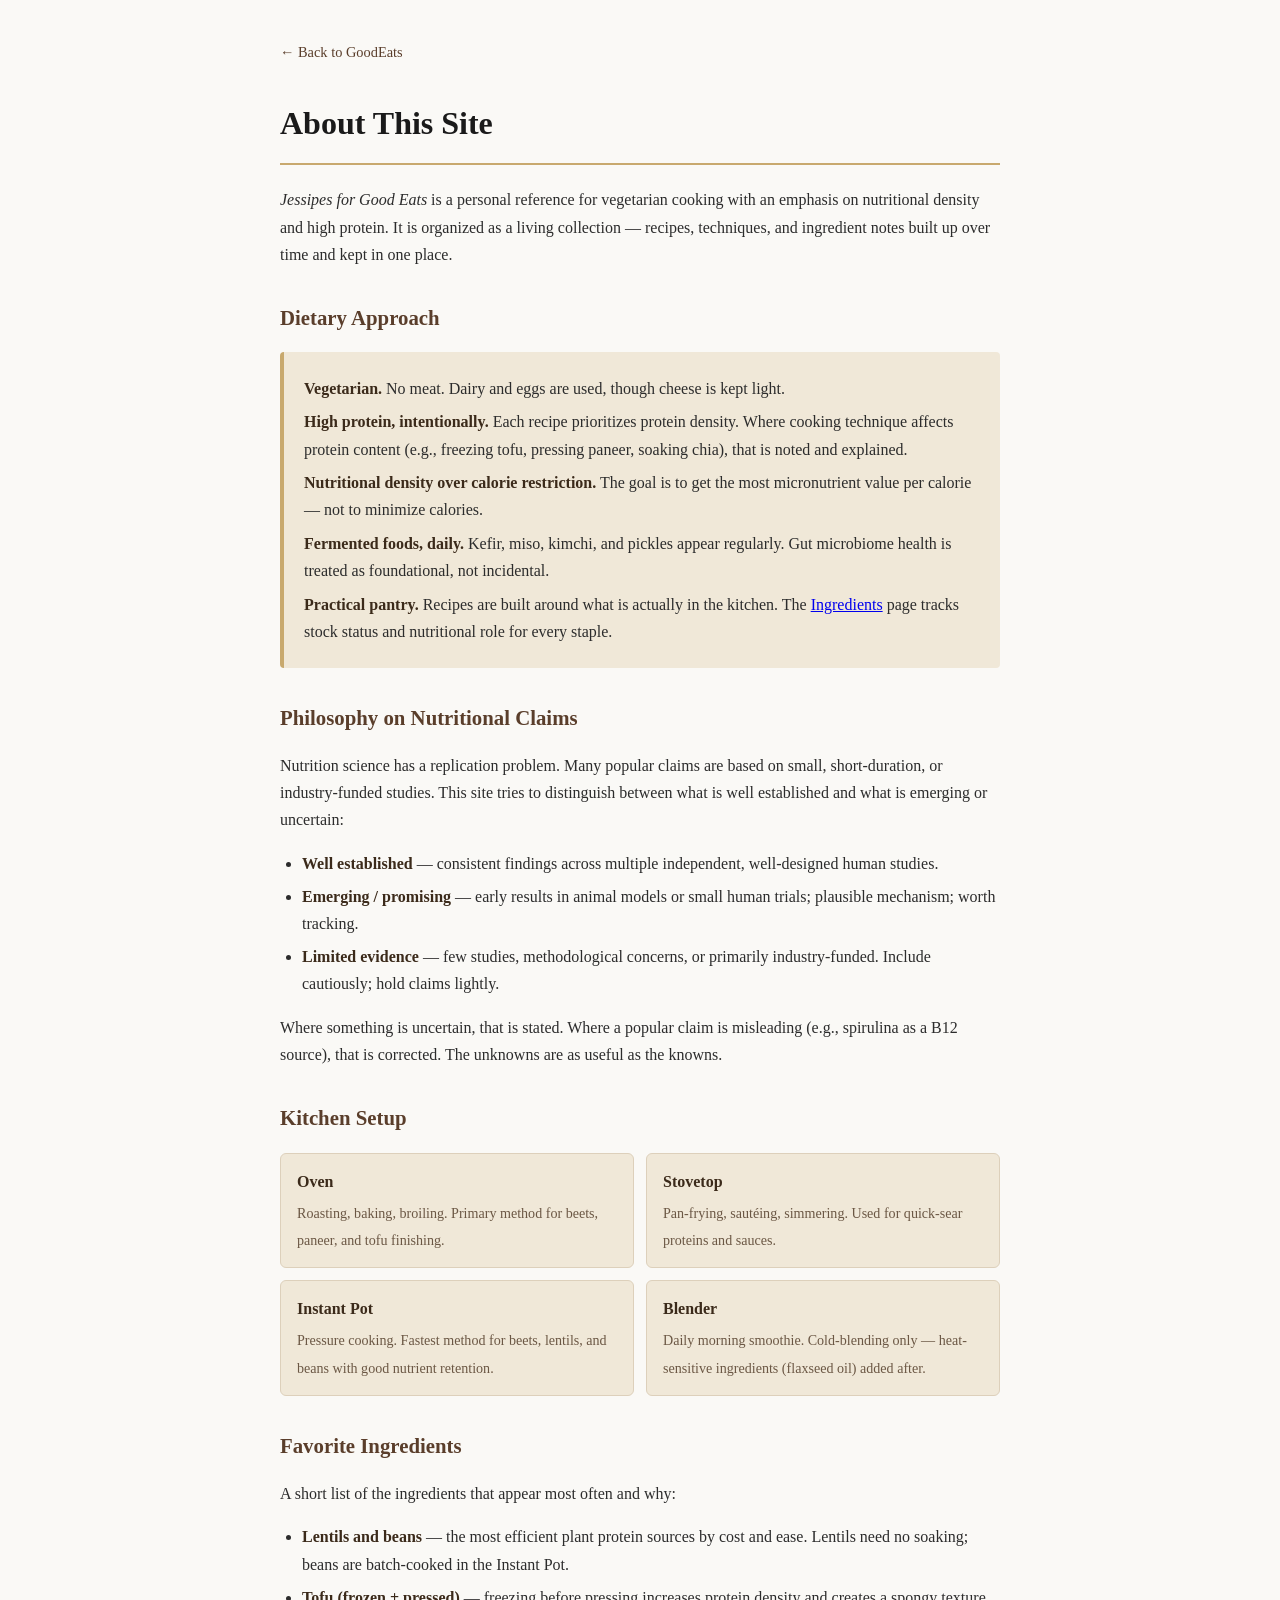
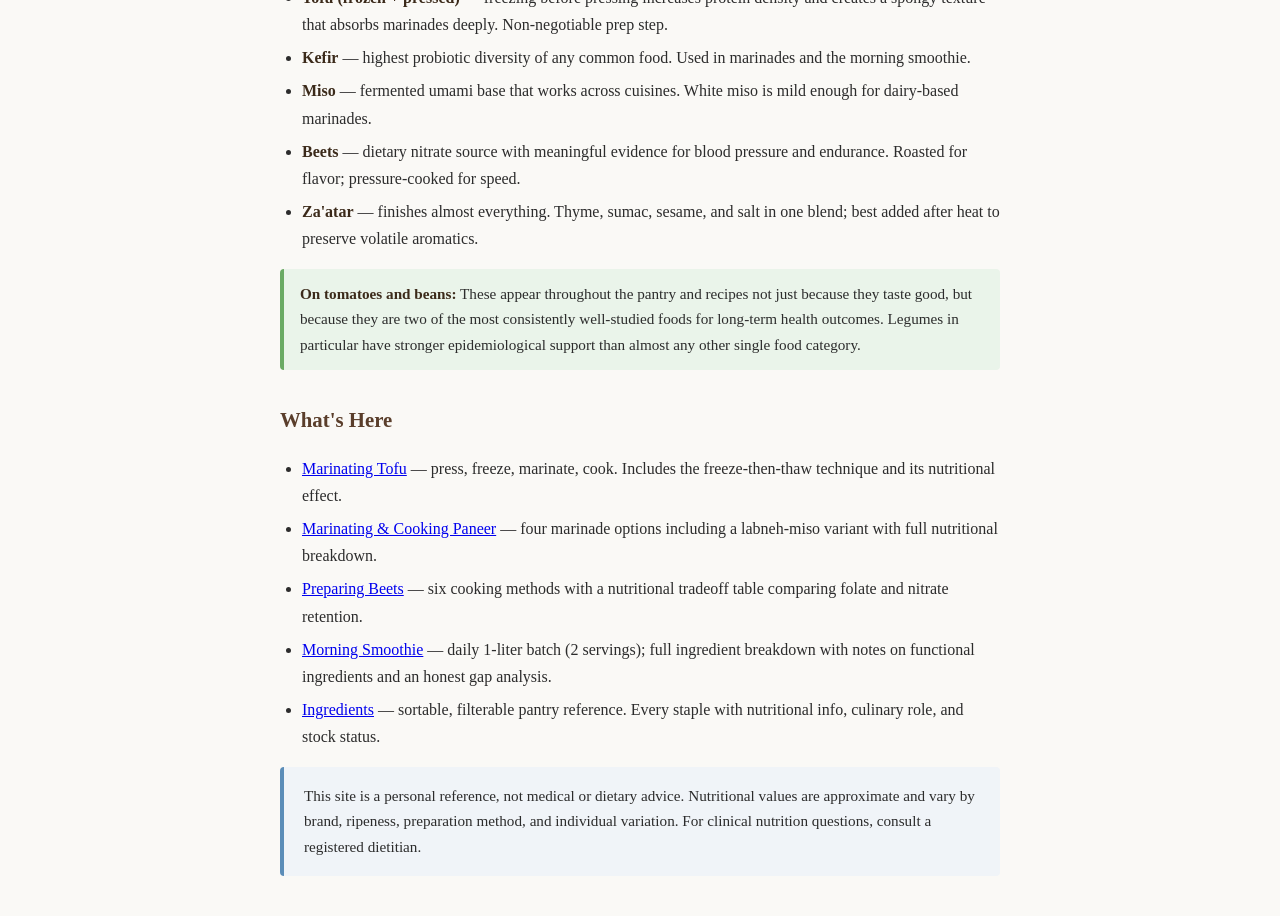
==== docs/about.html @ 8b319b3f "added cucumber salad" ====
<!DOCTYPE html>
<html lang="en">
<head>
  <meta charset="UTF-8">
  <meta name="viewport" content="width=device-width, initial-scale=1.0">
  <title>About — GoodEats</title>
  <style>
    body {
      font-family: Georgia, serif;
      max-width: 720px;
      margin: 40px auto;
      padding: 0 20px;
      color: #2c2c2c;
      background: #faf9f6;
      line-height: 1.7;
    }
    nav { margin-bottom: 2rem; font-size: 0.9rem; }
    nav a { color: #5a3e2b; text-decoration: none; }
    nav a:hover { text-decoration: underline; }
    h1 {
      font-size: 2rem;
      border-bottom: 2px solid #c8a96e;
      padding-bottom: 12px;
      color: #1a1a1a;
    }
    h2 {
      font-size: 1.3rem;
      color: #5a3e2b;
      margin-top: 2rem;
    }
    ul, ol { padding-left: 22px; }
    li { margin: 6px 0; }
    strong { color: #3b2a1a; }
    .principle-box {
      background: #f0e8d8;
      border-left: 4px solid #c8a96e;
      padding: 16px 20px;
      border-radius: 4px;
      margin: 1rem 0;
    }
    .principle-box p { margin: 0.4rem 0; }
    .tip {
      background: #eaf4ea;
      border-left: 4px solid #6aaa64;
      padding: 12px 16px;
      border-radius: 4px;
      margin: 1rem 0;
      font-size: 0.95rem;
    }
    .nutrition-box {
      background: #f0f4f8;
      border-left: 4px solid #5b8db8;
      padding: 16px 20px;
      border-radius: 4px;
      margin: 1rem 0;
      font-size: 0.95rem;
    }
    .equipment-grid {
      display: grid;
      grid-template-columns: 1fr 1fr;
      gap: 12px;
      margin: 1rem 0;
    }
    .equipment-item {
      background: #f0e8d8;
      border: 1px solid #ddd0bb;
      border-radius: 6px;
      padding: 14px 16px;
    }
    .equipment-item strong { display: block; margin-bottom: 4px; font-size: 1rem; }
    .equipment-item span { font-size: 0.88rem; color: #6b5744; }
  </style>
</head>
<body>

  <nav><a href="index.html">← Back to GoodEats</a></nav>

  <h1>About This Site</h1>
  <p><em>Jessipes for Good Eats</em> is a personal reference for vegetarian cooking with an emphasis on nutritional density and high protein. It is organized as a living collection — recipes, techniques, and ingredient notes built up over time and kept in one place.</p>

  <h2>Dietary Approach</h2>
  <div class="principle-box">
    <p><strong>Vegetarian.</strong> No meat. Dairy and eggs are used, though cheese is kept light.</p>
    <p><strong>High protein, intentionally.</strong> Each recipe prioritizes protein density. Where cooking technique affects protein content (e.g., freezing tofu, pressing paneer, soaking chia), that is noted and explained.</p>
    <p><strong>Nutritional density over calorie restriction.</strong> The goal is to get the most micronutrient value per calorie — not to minimize calories.</p>
    <p><strong>Fermented foods, daily.</strong> Kefir, miso, kimchi, and pickles appear regularly. Gut microbiome health is treated as foundational, not incidental.</p>
    <p><strong>Practical pantry.</strong> Recipes are built around what is actually in the kitchen. The <a href="ingredients.html">Ingredients</a> page tracks stock status and nutritional role for every staple.</p>
  </div>

  <h2>Philosophy on Nutritional Claims</h2>
  <p>Nutrition science has a replication problem. Many popular claims are based on small, short-duration, or industry-funded studies. This site tries to distinguish between what is well established and what is emerging or uncertain:</p>
  <ul>
    <li><strong>Well established</strong> — consistent findings across multiple independent, well-designed human studies.</li>
    <li><strong>Emerging / promising</strong> — early results in animal models or small human trials; plausible mechanism; worth tracking.</li>
    <li><strong>Limited evidence</strong> — few studies, methodological concerns, or primarily industry-funded. Include cautiously; hold claims lightly.</li>
  </ul>
  <p>Where something is uncertain, that is stated. Where a popular claim is misleading (e.g., spirulina as a B12 source), that is corrected. The unknowns are as useful as the knowns.</p>

  <h2>Kitchen Setup</h2>
  <div class="equipment-grid">
    <div class="equipment-item">
      <strong>Oven</strong>
      <span>Roasting, baking, broiling. Primary method for beets, paneer, and tofu finishing.</span>
    </div>
    <div class="equipment-item">
      <strong>Stovetop</strong>
      <span>Pan-frying, sautéing, simmering. Used for quick-sear proteins and sauces.</span>
    </div>
    <div class="equipment-item">
      <strong>Instant Pot</strong>
      <span>Pressure cooking. Fastest method for beets, lentils, and beans with good nutrient retention.</span>
    </div>
    <div class="equipment-item">
      <strong>Blender</strong>
      <span>Daily morning smoothie. Cold-blending only — heat-sensitive ingredients (flaxseed oil) added after.</span>
    </div>
  </div>

  <h2>Favorite Ingredients</h2>
  <p>A short list of the ingredients that appear most often and why:</p>
  <ul>
    <li><strong>Lentils and beans</strong> — the most efficient plant protein sources by cost and ease. Lentils need no soaking; beans are batch-cooked in the Instant Pot.</li>
    <li><strong>Tofu (frozen + pressed)</strong> — freezing before pressing increases protein density and creates a spongy texture that absorbs marinades deeply. Non-negotiable prep step.</li>
    <li><strong>Kefir</strong> — highest probiotic diversity of any common food. Used in marinades and the morning smoothie.</li>
    <li><strong>Miso</strong> — fermented umami base that works across cuisines. White miso is mild enough for dairy-based marinades.</li>
    <li><strong>Beets</strong> — dietary nitrate source with meaningful evidence for blood pressure and endurance. Roasted for flavor; pressure-cooked for speed.</li>
    <li><strong>Za'atar</strong> — finishes almost everything. Thyme, sumac, sesame, and salt in one blend; best added after heat to preserve volatile aromatics.</li>
  </ul>

  <div class="tip">
    <strong>On tomatoes and beans:</strong> These appear throughout the pantry and recipes not just because they taste good, but because they are two of the most consistently well-studied foods for long-term health outcomes. Legumes in particular have stronger epidemiological support than almost any other single food category.
  </div>

  <h2>What's Here</h2>
  <ul>
    <li><a href="marinating-tofu.html">Marinating Tofu</a> — press, freeze, marinate, cook. Includes the freeze-then-thaw technique and its nutritional effect.</li>
    <li><a href="marinating-paneer.html">Marinating &amp; Cooking Paneer</a> — four marinade options including a labneh-miso variant with full nutritional breakdown.</li>
    <li><a href="preparing-beets.html">Preparing Beets</a> — six cooking methods with a nutritional tradeoff table comparing folate and nitrate retention.</li>
    <li><a href="morning-smoothie.html">Morning Smoothie</a> — daily 1-liter batch (2 servings); full ingredient breakdown with notes on functional ingredients and an honest gap analysis.</li>
    <li><a href="ingredients.html">Ingredients</a> — sortable, filterable pantry reference. Every staple with nutritional info, culinary role, and stock status.</li>
  </ul>

  <div class="nutrition-box">
    This site is a personal reference, not medical or dietary advice. Nutritional values are approximate and vary by brand, ripeness, preparation method, and individual variation. For clinical nutrition questions, consult a registered dietitian.
  </div>

</body>
</html>
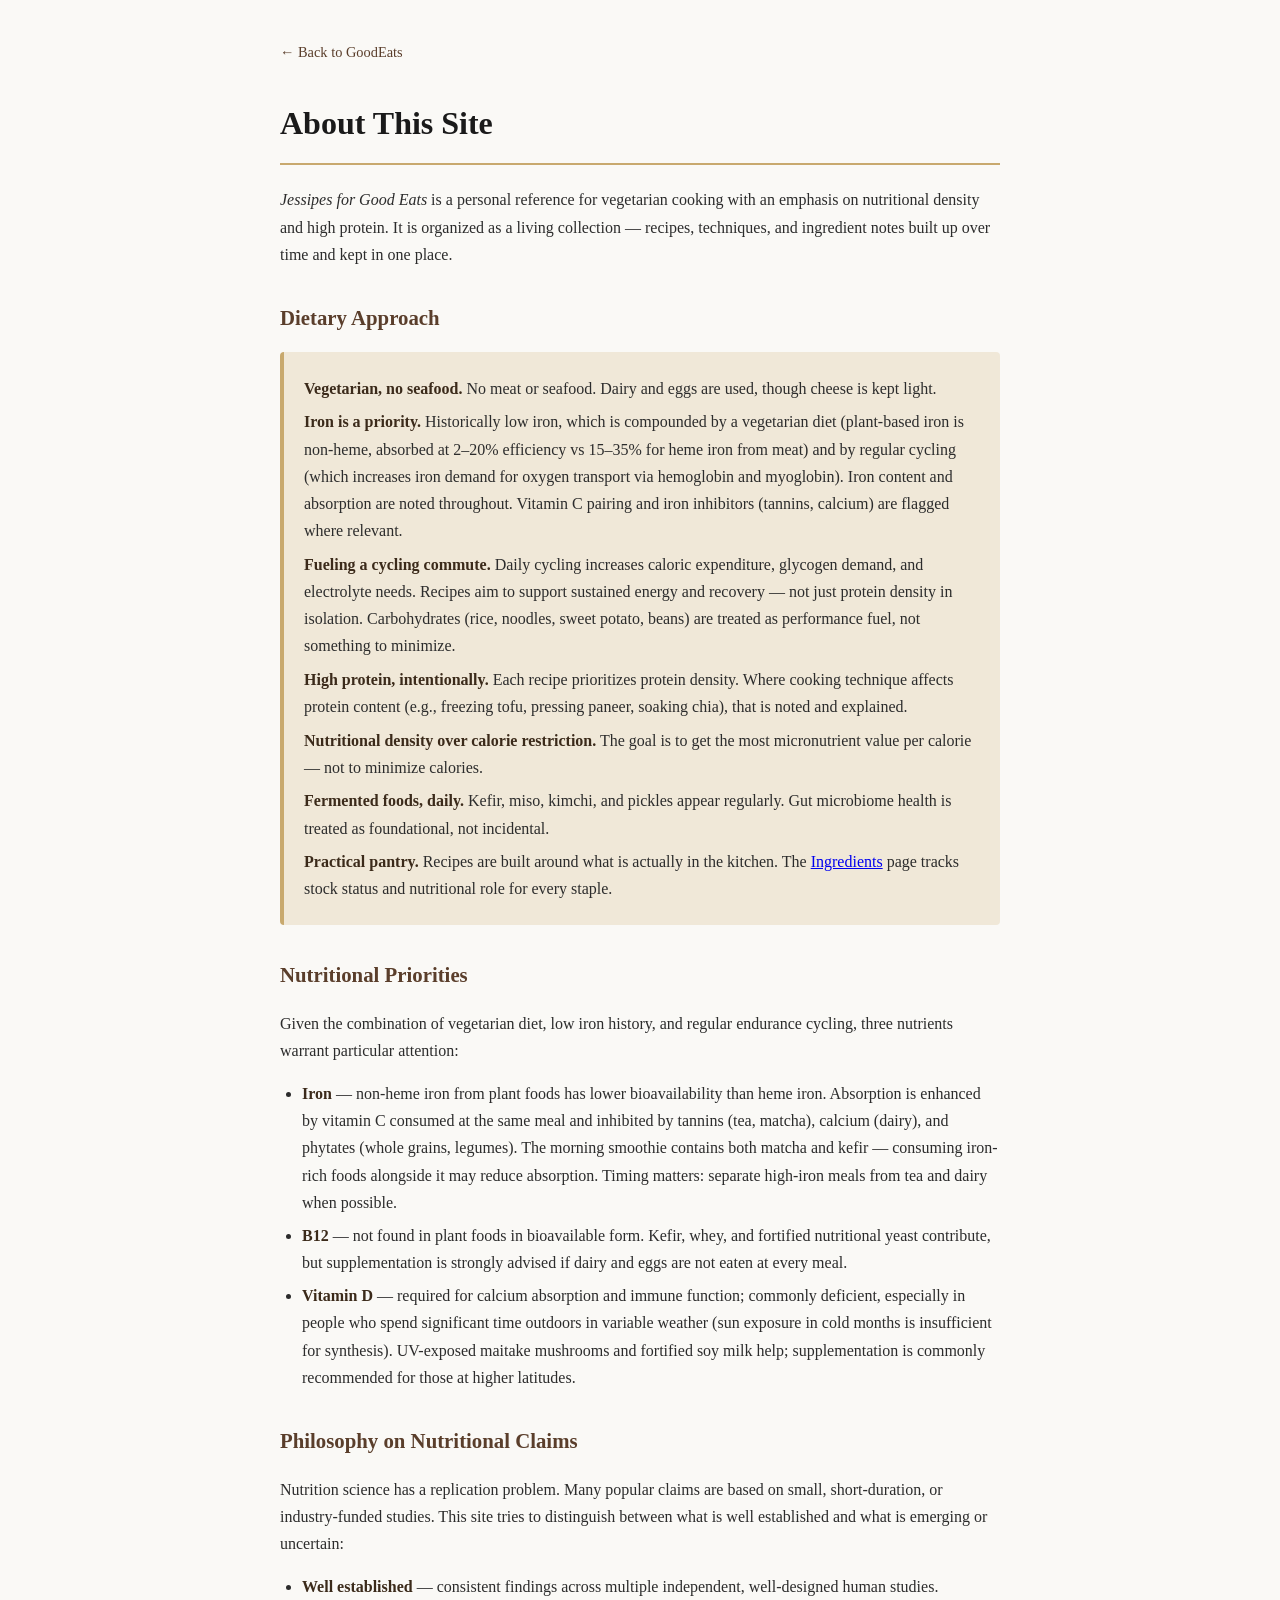
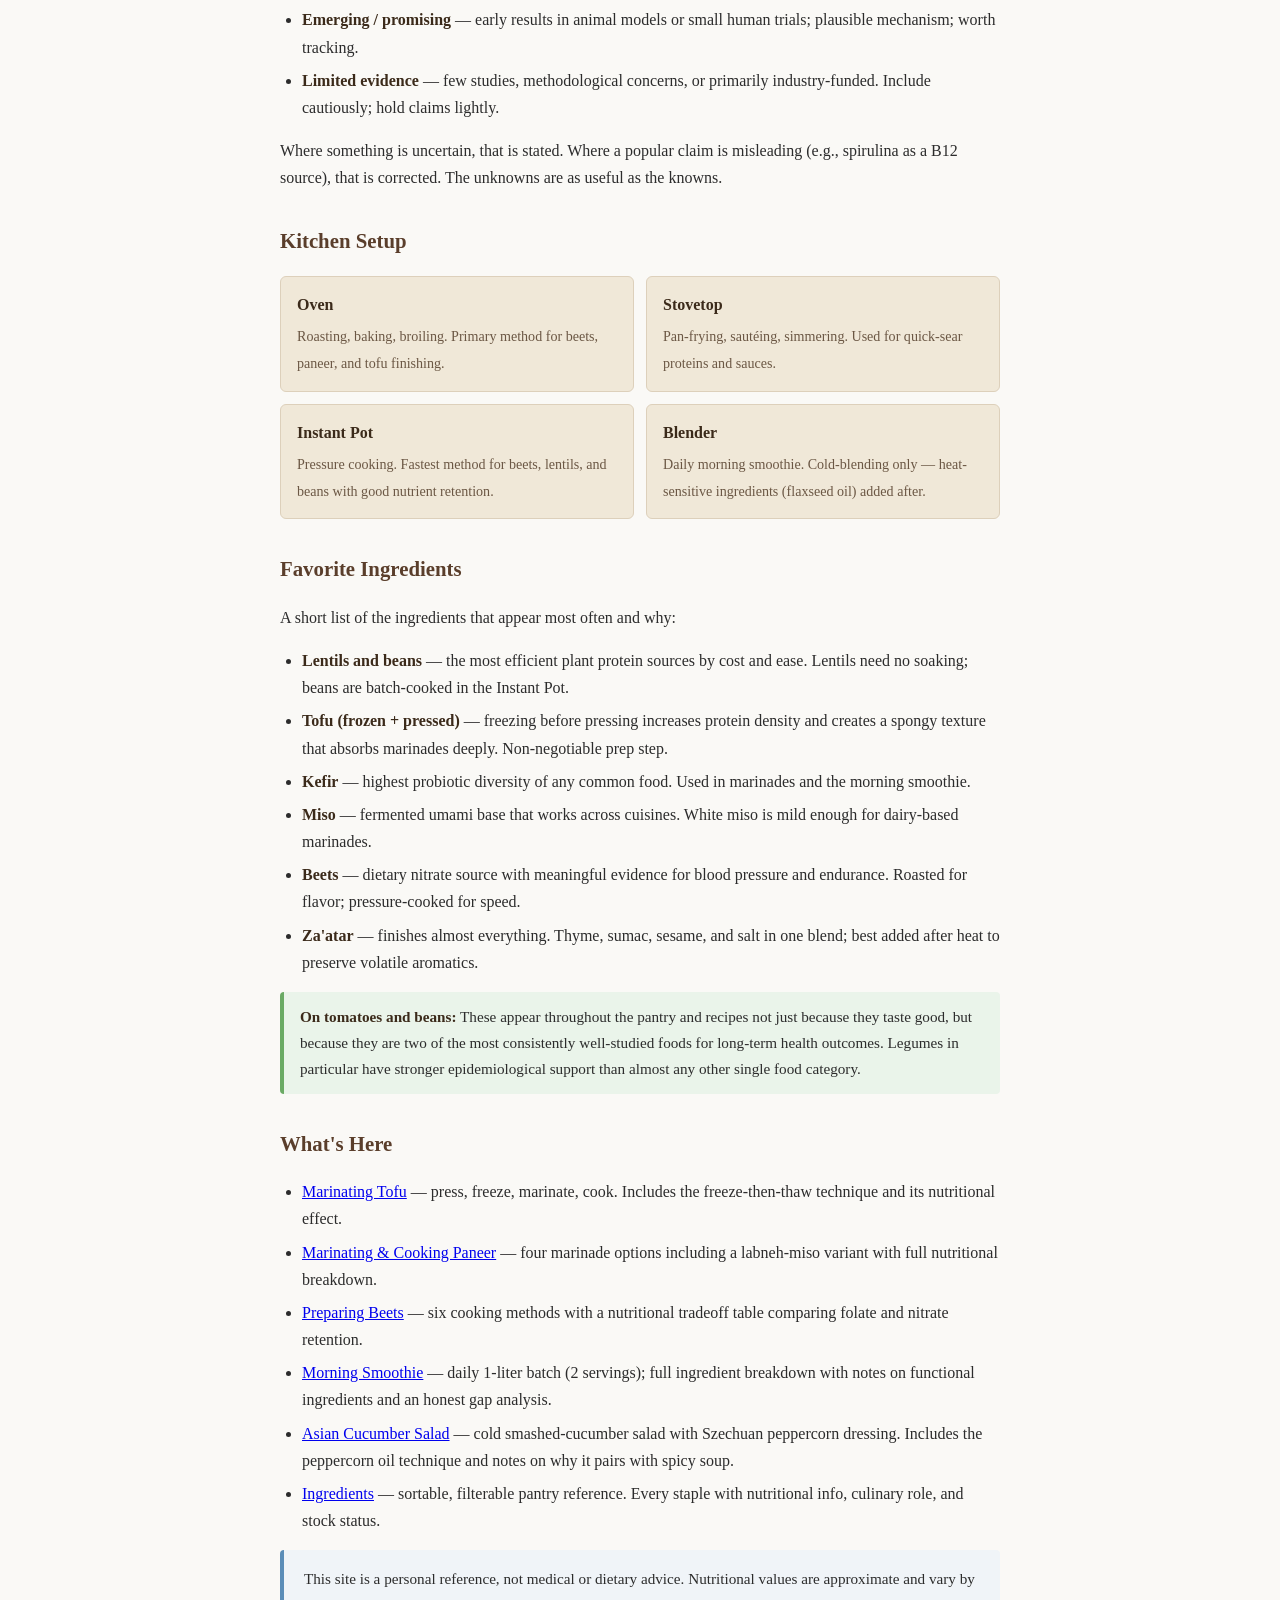
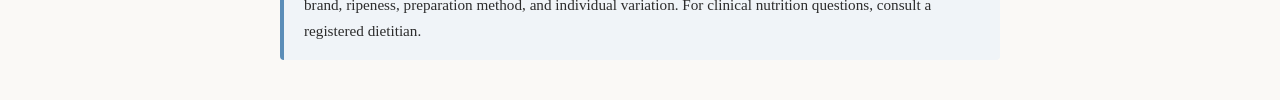
==== commit ba706892: "added cucumber salad" ====
--- a/docs/about.html
+++ b/docs/about.html
@@ -80,12 +80,22 @@
 
   <h2>Dietary Approach</h2>
   <div class="principle-box">
-    <p><strong>Vegetarian.</strong> No meat. Dairy and eggs are used, though cheese is kept light.</p>
+    <p><strong>Vegetarian, no seafood.</strong> No meat or seafood. Dairy and eggs are used, though cheese is kept light.</p>
+    <p><strong>Iron is a priority.</strong> Historically low iron, which is compounded by a vegetarian diet (plant-based iron is non-heme, absorbed at 2–20% efficiency vs 15–35% for heme iron from meat) and by regular cycling (which increases iron demand for oxygen transport via hemoglobin and myoglobin). Iron content and absorption are noted throughout. Vitamin C pairing and iron inhibitors (tannins, calcium) are flagged where relevant.</p>
+    <p><strong>Fueling a cycling commute.</strong> Daily cycling increases caloric expenditure, glycogen demand, and electrolyte needs. Recipes aim to support sustained energy and recovery — not just protein density in isolation. Carbohydrates (rice, noodles, sweet potato, beans) are treated as performance fuel, not something to minimize.</p>
     <p><strong>High protein, intentionally.</strong> Each recipe prioritizes protein density. Where cooking technique affects protein content (e.g., freezing tofu, pressing paneer, soaking chia), that is noted and explained.</p>
     <p><strong>Nutritional density over calorie restriction.</strong> The goal is to get the most micronutrient value per calorie — not to minimize calories.</p>
     <p><strong>Fermented foods, daily.</strong> Kefir, miso, kimchi, and pickles appear regularly. Gut microbiome health is treated as foundational, not incidental.</p>
     <p><strong>Practical pantry.</strong> Recipes are built around what is actually in the kitchen. The <a href="ingredients.html">Ingredients</a> page tracks stock status and nutritional role for every staple.</p>
   </div>
+
+  <h2>Nutritional Priorities</h2>
+  <p>Given the combination of vegetarian diet, low iron history, and regular endurance cycling, three nutrients warrant particular attention:</p>
+  <ul>
+    <li><strong>Iron</strong> — non-heme iron from plant foods has lower bioavailability than heme iron. Absorption is enhanced by vitamin C consumed at the same meal and inhibited by tannins (tea, matcha), calcium (dairy), and phytates (whole grains, legumes). The morning smoothie contains both matcha and kefir — consuming iron-rich foods alongside it may reduce absorption. Timing matters: separate high-iron meals from tea and dairy when possible.</li>
+    <li><strong>B12</strong> — not found in plant foods in bioavailable form. Kefir, whey, and fortified nutritional yeast contribute, but supplementation is strongly advised if dairy and eggs are not eaten at every meal.</li>
+    <li><strong>Vitamin D</strong> — required for calcium absorption and immune function; commonly deficient, especially in people who spend significant time outdoors in variable weather (sun exposure in cold months is insufficient for synthesis). UV-exposed maitake mushrooms and fortified soy milk help; supplementation is commonly recommended for those at higher latitudes.</li>
+  </ul>
 
   <h2>Philosophy on Nutritional Claims</h2>
   <p>Nutrition science has a replication problem. Many popular claims are based on small, short-duration, or industry-funded studies. This site tries to distinguish between what is well established and what is emerging or uncertain:</p>
@@ -137,6 +147,7 @@
     <li><a href="marinating-paneer.html">Marinating &amp; Cooking Paneer</a> — four marinade options including a labneh-miso variant with full nutritional breakdown.</li>
     <li><a href="preparing-beets.html">Preparing Beets</a> — six cooking methods with a nutritional tradeoff table comparing folate and nitrate retention.</li>
     <li><a href="morning-smoothie.html">Morning Smoothie</a> — daily 1-liter batch (2 servings); full ingredient breakdown with notes on functional ingredients and an honest gap analysis.</li>
+    <li><a href="cucumber-salad.html">Asian Cucumber Salad</a> — cold smashed-cucumber salad with Szechuan peppercorn dressing. Includes the peppercorn oil technique and notes on why it pairs with spicy soup.</li>
     <li><a href="ingredients.html">Ingredients</a> — sortable, filterable pantry reference. Every staple with nutritional info, culinary role, and stock status.</li>
   </ul>
 
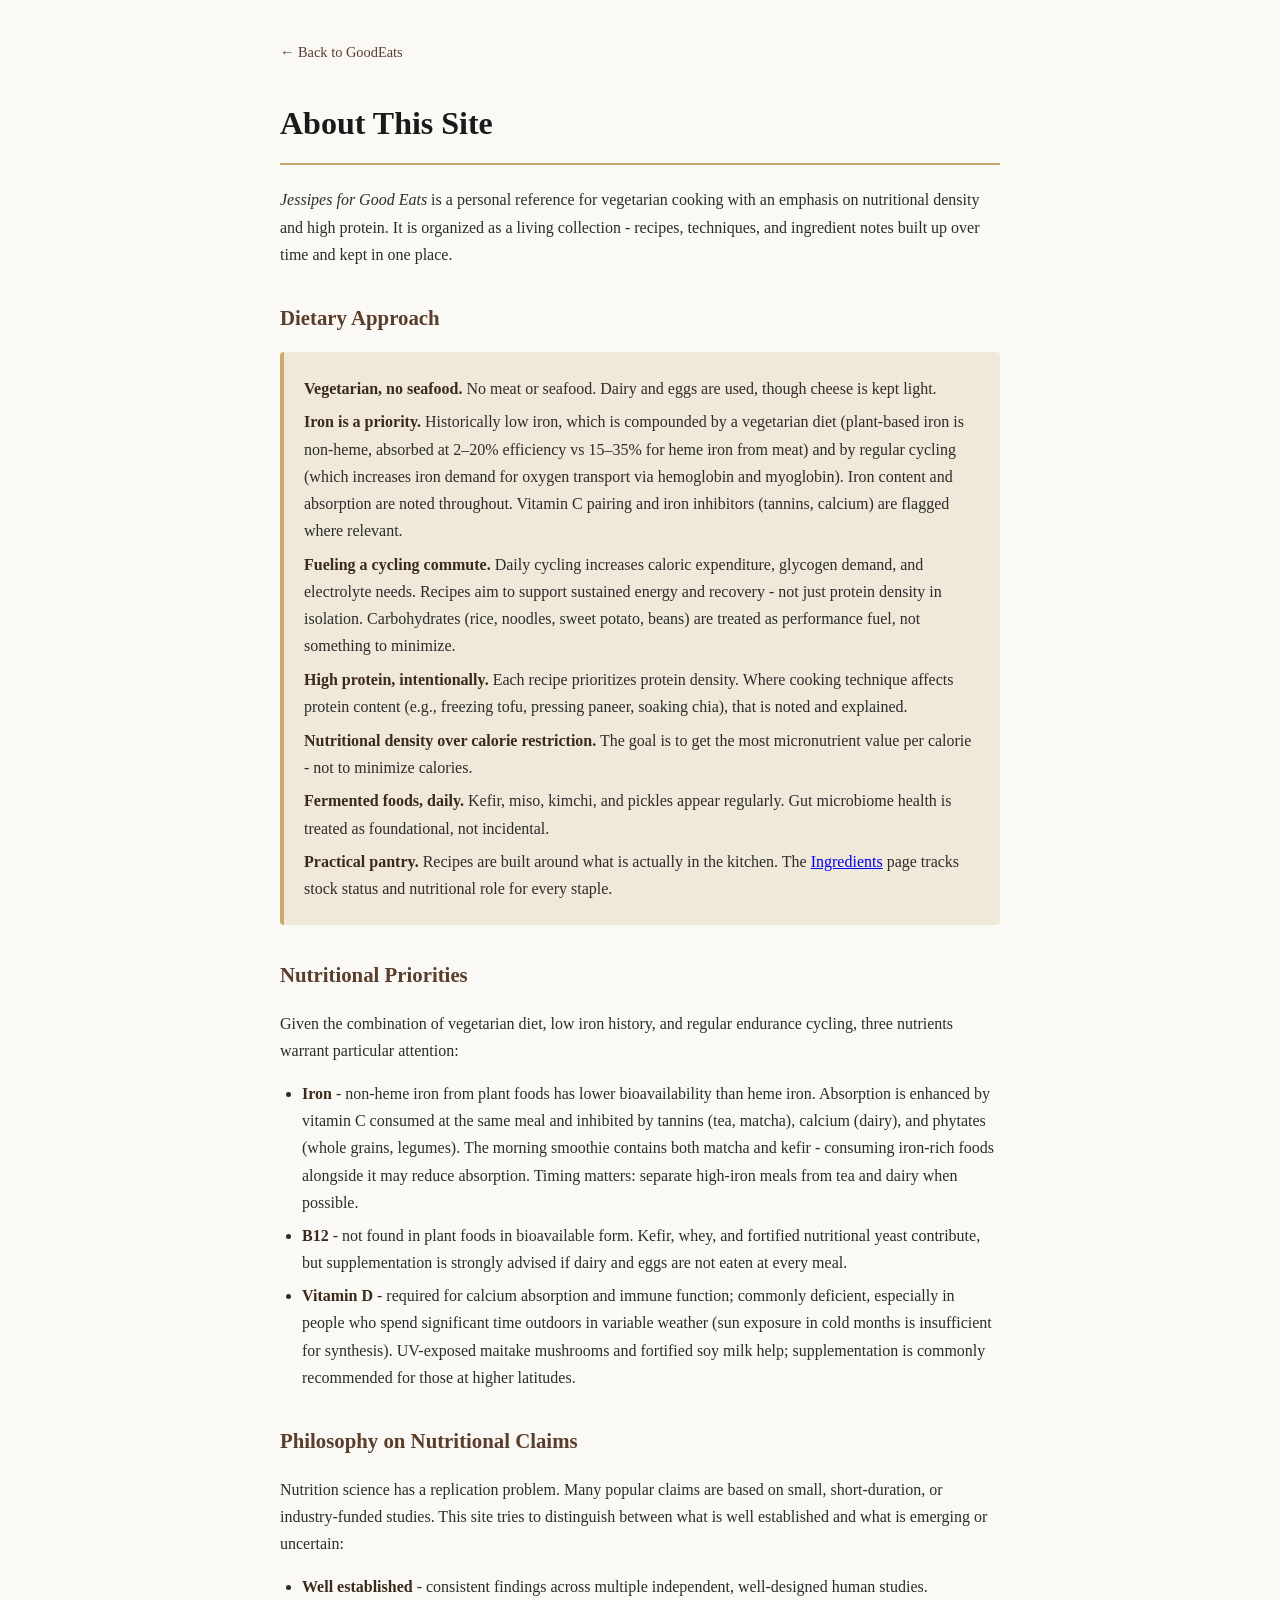
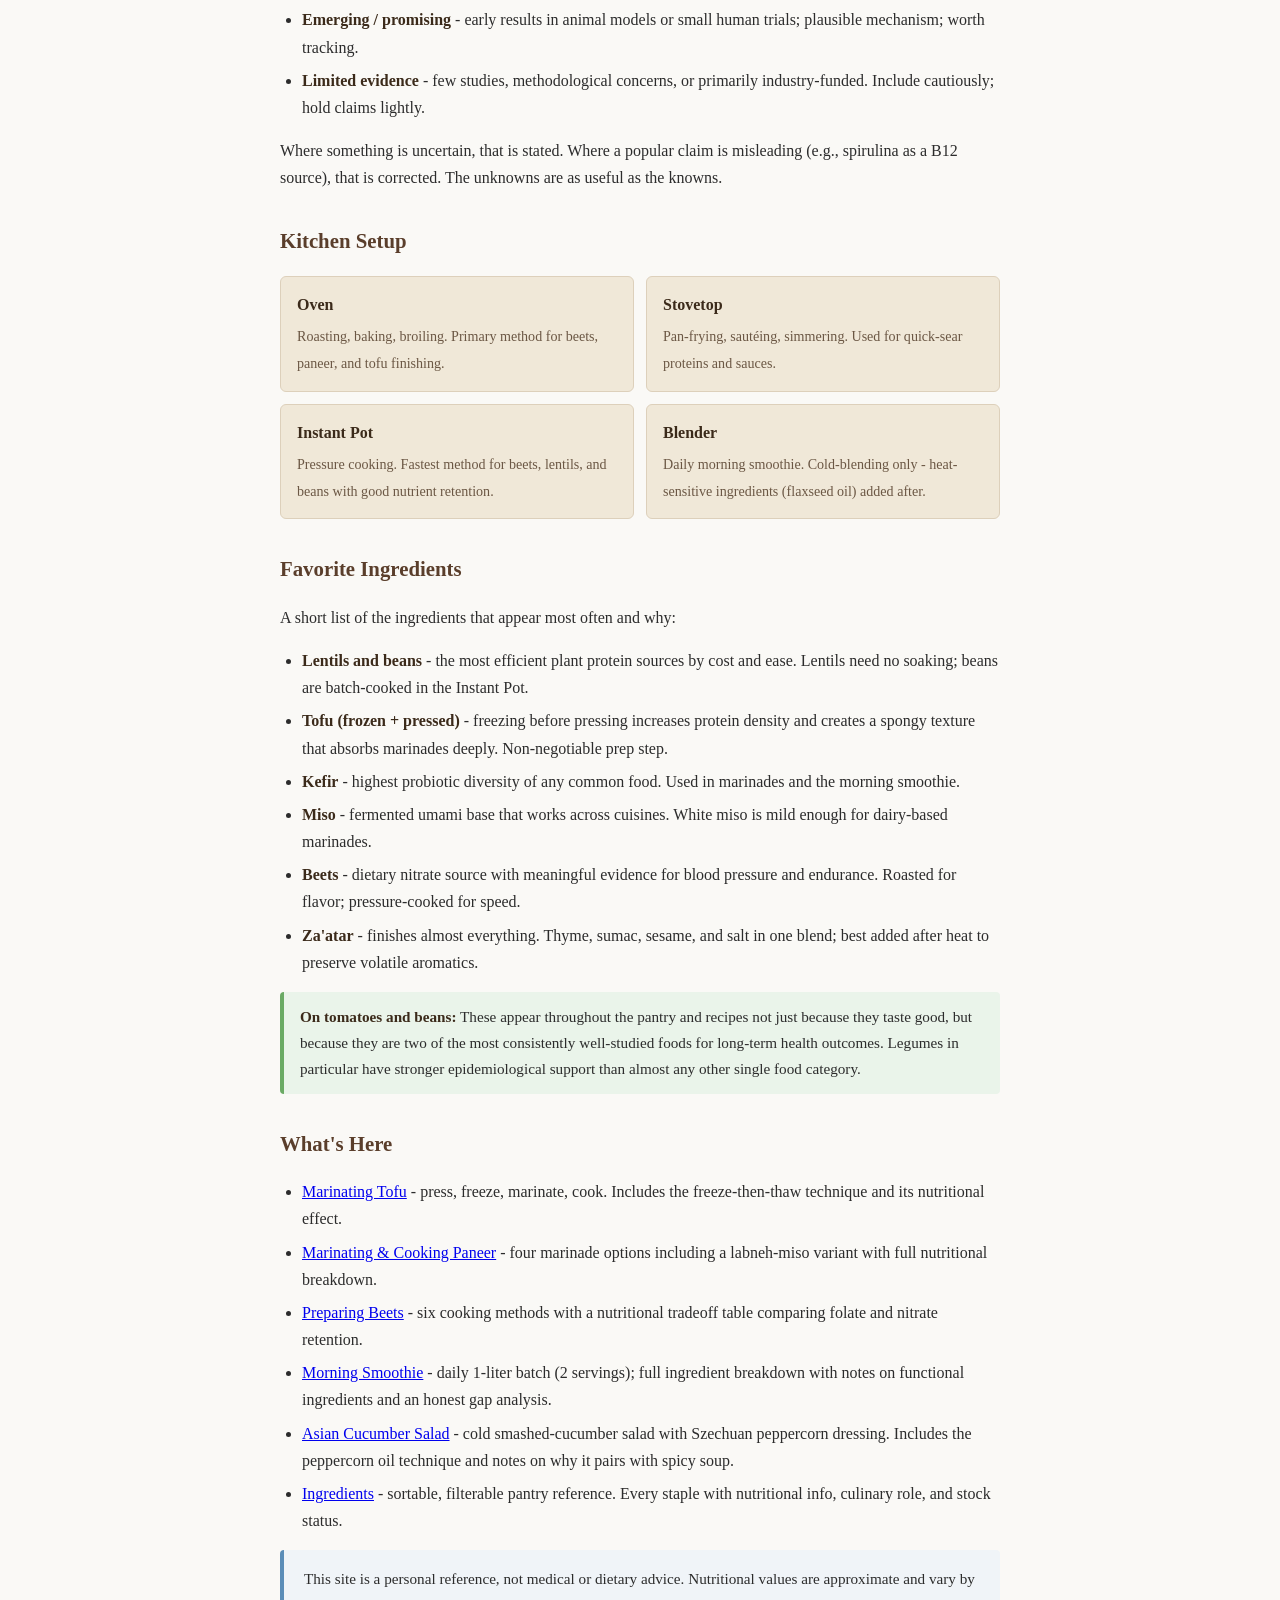
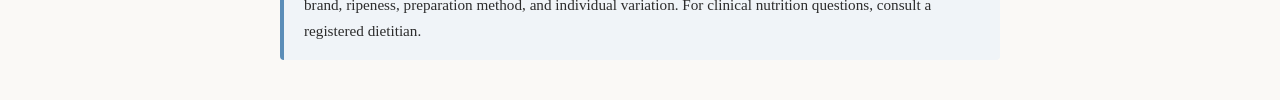
==== commit 617fd232: "added cucumber salad" ====
--- a/docs/about.html
+++ b/docs/about.html
@@ -3,7 +3,7 @@
 <head>
   <meta charset="UTF-8">
   <meta name="viewport" content="width=device-width, initial-scale=1.0">
-  <title>About — GoodEats</title>
+  <title>About - GoodEats</title>
   <style>
     body {
       font-family: Georgia, serif;
@@ -76,15 +76,15 @@
   <nav><a href="index.html">← Back to GoodEats</a></nav>
 
   <h1>About This Site</h1>
-  <p><em>Jessipes for Good Eats</em> is a personal reference for vegetarian cooking with an emphasis on nutritional density and high protein. It is organized as a living collection — recipes, techniques, and ingredient notes built up over time and kept in one place.</p>
+  <p><em>Jessipes for Good Eats</em> is a personal reference for vegetarian cooking with an emphasis on nutritional density and high protein. It is organized as a living collection - recipes, techniques, and ingredient notes built up over time and kept in one place.</p>
 
   <h2>Dietary Approach</h2>
   <div class="principle-box">
     <p><strong>Vegetarian, no seafood.</strong> No meat or seafood. Dairy and eggs are used, though cheese is kept light.</p>
     <p><strong>Iron is a priority.</strong> Historically low iron, which is compounded by a vegetarian diet (plant-based iron is non-heme, absorbed at 2–20% efficiency vs 15–35% for heme iron from meat) and by regular cycling (which increases iron demand for oxygen transport via hemoglobin and myoglobin). Iron content and absorption are noted throughout. Vitamin C pairing and iron inhibitors (tannins, calcium) are flagged where relevant.</p>
-    <p><strong>Fueling a cycling commute.</strong> Daily cycling increases caloric expenditure, glycogen demand, and electrolyte needs. Recipes aim to support sustained energy and recovery — not just protein density in isolation. Carbohydrates (rice, noodles, sweet potato, beans) are treated as performance fuel, not something to minimize.</p>
+    <p><strong>Fueling a cycling commute.</strong> Daily cycling increases caloric expenditure, glycogen demand, and electrolyte needs. Recipes aim to support sustained energy and recovery - not just protein density in isolation. Carbohydrates (rice, noodles, sweet potato, beans) are treated as performance fuel, not something to minimize.</p>
     <p><strong>High protein, intentionally.</strong> Each recipe prioritizes protein density. Where cooking technique affects protein content (e.g., freezing tofu, pressing paneer, soaking chia), that is noted and explained.</p>
-    <p><strong>Nutritional density over calorie restriction.</strong> The goal is to get the most micronutrient value per calorie — not to minimize calories.</p>
+    <p><strong>Nutritional density over calorie restriction.</strong> The goal is to get the most micronutrient value per calorie - not to minimize calories.</p>
     <p><strong>Fermented foods, daily.</strong> Kefir, miso, kimchi, and pickles appear regularly. Gut microbiome health is treated as foundational, not incidental.</p>
     <p><strong>Practical pantry.</strong> Recipes are built around what is actually in the kitchen. The <a href="ingredients.html">Ingredients</a> page tracks stock status and nutritional role for every staple.</p>
   </div>
@@ -92,17 +92,17 @@
   <h2>Nutritional Priorities</h2>
   <p>Given the combination of vegetarian diet, low iron history, and regular endurance cycling, three nutrients warrant particular attention:</p>
   <ul>
-    <li><strong>Iron</strong> — non-heme iron from plant foods has lower bioavailability than heme iron. Absorption is enhanced by vitamin C consumed at the same meal and inhibited by tannins (tea, matcha), calcium (dairy), and phytates (whole grains, legumes). The morning smoothie contains both matcha and kefir — consuming iron-rich foods alongside it may reduce absorption. Timing matters: separate high-iron meals from tea and dairy when possible.</li>
-    <li><strong>B12</strong> — not found in plant foods in bioavailable form. Kefir, whey, and fortified nutritional yeast contribute, but supplementation is strongly advised if dairy and eggs are not eaten at every meal.</li>
-    <li><strong>Vitamin D</strong> — required for calcium absorption and immune function; commonly deficient, especially in people who spend significant time outdoors in variable weather (sun exposure in cold months is insufficient for synthesis). UV-exposed maitake mushrooms and fortified soy milk help; supplementation is commonly recommended for those at higher latitudes.</li>
+    <li><strong>Iron</strong> - non-heme iron from plant foods has lower bioavailability than heme iron. Absorption is enhanced by vitamin C consumed at the same meal and inhibited by tannins (tea, matcha), calcium (dairy), and phytates (whole grains, legumes). The morning smoothie contains both matcha and kefir - consuming iron-rich foods alongside it may reduce absorption. Timing matters: separate high-iron meals from tea and dairy when possible.</li>
+    <li><strong>B12</strong> - not found in plant foods in bioavailable form. Kefir, whey, and fortified nutritional yeast contribute, but supplementation is strongly advised if dairy and eggs are not eaten at every meal.</li>
+    <li><strong>Vitamin D</strong> - required for calcium absorption and immune function; commonly deficient, especially in people who spend significant time outdoors in variable weather (sun exposure in cold months is insufficient for synthesis). UV-exposed maitake mushrooms and fortified soy milk help; supplementation is commonly recommended for those at higher latitudes.</li>
   </ul>
 
   <h2>Philosophy on Nutritional Claims</h2>
   <p>Nutrition science has a replication problem. Many popular claims are based on small, short-duration, or industry-funded studies. This site tries to distinguish between what is well established and what is emerging or uncertain:</p>
   <ul>
-    <li><strong>Well established</strong> — consistent findings across multiple independent, well-designed human studies.</li>
-    <li><strong>Emerging / promising</strong> — early results in animal models or small human trials; plausible mechanism; worth tracking.</li>
-    <li><strong>Limited evidence</strong> — few studies, methodological concerns, or primarily industry-funded. Include cautiously; hold claims lightly.</li>
+    <li><strong>Well established</strong> - consistent findings across multiple independent, well-designed human studies.</li>
+    <li><strong>Emerging / promising</strong> - early results in animal models or small human trials; plausible mechanism; worth tracking.</li>
+    <li><strong>Limited evidence</strong> - few studies, methodological concerns, or primarily industry-funded. Include cautiously; hold claims lightly.</li>
   </ul>
   <p>Where something is uncertain, that is stated. Where a popular claim is misleading (e.g., spirulina as a B12 source), that is corrected. The unknowns are as useful as the knowns.</p>
 
@@ -122,19 +122,19 @@
     </div>
     <div class="equipment-item">
       <strong>Blender</strong>
-      <span>Daily morning smoothie. Cold-blending only — heat-sensitive ingredients (flaxseed oil) added after.</span>
+      <span>Daily morning smoothie. Cold-blending only - heat-sensitive ingredients (flaxseed oil) added after.</span>
     </div>
   </div>
 
   <h2>Favorite Ingredients</h2>
   <p>A short list of the ingredients that appear most often and why:</p>
   <ul>
-    <li><strong>Lentils and beans</strong> — the most efficient plant protein sources by cost and ease. Lentils need no soaking; beans are batch-cooked in the Instant Pot.</li>
-    <li><strong>Tofu (frozen + pressed)</strong> — freezing before pressing increases protein density and creates a spongy texture that absorbs marinades deeply. Non-negotiable prep step.</li>
-    <li><strong>Kefir</strong> — highest probiotic diversity of any common food. Used in marinades and the morning smoothie.</li>
-    <li><strong>Miso</strong> — fermented umami base that works across cuisines. White miso is mild enough for dairy-based marinades.</li>
-    <li><strong>Beets</strong> — dietary nitrate source with meaningful evidence for blood pressure and endurance. Roasted for flavor; pressure-cooked for speed.</li>
-    <li><strong>Za'atar</strong> — finishes almost everything. Thyme, sumac, sesame, and salt in one blend; best added after heat to preserve volatile aromatics.</li>
+    <li><strong>Lentils and beans</strong> - the most efficient plant protein sources by cost and ease. Lentils need no soaking; beans are batch-cooked in the Instant Pot.</li>
+    <li><strong>Tofu (frozen + pressed)</strong> - freezing before pressing increases protein density and creates a spongy texture that absorbs marinades deeply. Non-negotiable prep step.</li>
+    <li><strong>Kefir</strong> - highest probiotic diversity of any common food. Used in marinades and the morning smoothie.</li>
+    <li><strong>Miso</strong> - fermented umami base that works across cuisines. White miso is mild enough for dairy-based marinades.</li>
+    <li><strong>Beets</strong> - dietary nitrate source with meaningful evidence for blood pressure and endurance. Roasted for flavor; pressure-cooked for speed.</li>
+    <li><strong>Za'atar</strong> - finishes almost everything. Thyme, sumac, sesame, and salt in one blend; best added after heat to preserve volatile aromatics.</li>
   </ul>
 
   <div class="tip">
@@ -143,12 +143,12 @@
 
   <h2>What's Here</h2>
   <ul>
-    <li><a href="marinating-tofu.html">Marinating Tofu</a> — press, freeze, marinate, cook. Includes the freeze-then-thaw technique and its nutritional effect.</li>
-    <li><a href="marinating-paneer.html">Marinating &amp; Cooking Paneer</a> — four marinade options including a labneh-miso variant with full nutritional breakdown.</li>
-    <li><a href="preparing-beets.html">Preparing Beets</a> — six cooking methods with a nutritional tradeoff table comparing folate and nitrate retention.</li>
-    <li><a href="morning-smoothie.html">Morning Smoothie</a> — daily 1-liter batch (2 servings); full ingredient breakdown with notes on functional ingredients and an honest gap analysis.</li>
-    <li><a href="cucumber-salad.html">Asian Cucumber Salad</a> — cold smashed-cucumber salad with Szechuan peppercorn dressing. Includes the peppercorn oil technique and notes on why it pairs with spicy soup.</li>
-    <li><a href="ingredients.html">Ingredients</a> — sortable, filterable pantry reference. Every staple with nutritional info, culinary role, and stock status.</li>
+    <li><a href="marinating-tofu.html">Marinating Tofu</a> - press, freeze, marinate, cook. Includes the freeze-then-thaw technique and its nutritional effect.</li>
+    <li><a href="marinating-paneer.html">Marinating &amp; Cooking Paneer</a> - four marinade options including a labneh-miso variant with full nutritional breakdown.</li>
+    <li><a href="preparing-beets.html">Preparing Beets</a> - six cooking methods with a nutritional tradeoff table comparing folate and nitrate retention.</li>
+    <li><a href="morning-smoothie.html">Morning Smoothie</a> - daily 1-liter batch (2 servings); full ingredient breakdown with notes on functional ingredients and an honest gap analysis.</li>
+    <li><a href="cucumber-salad.html">Asian Cucumber Salad</a> - cold smashed-cucumber salad with Szechuan peppercorn dressing. Includes the peppercorn oil technique and notes on why it pairs with spicy soup.</li>
+    <li><a href="ingredients.html">Ingredients</a> - sortable, filterable pantry reference. Every staple with nutritional info, culinary role, and stock status.</li>
   </ul>
 
   <div class="nutrition-box">
